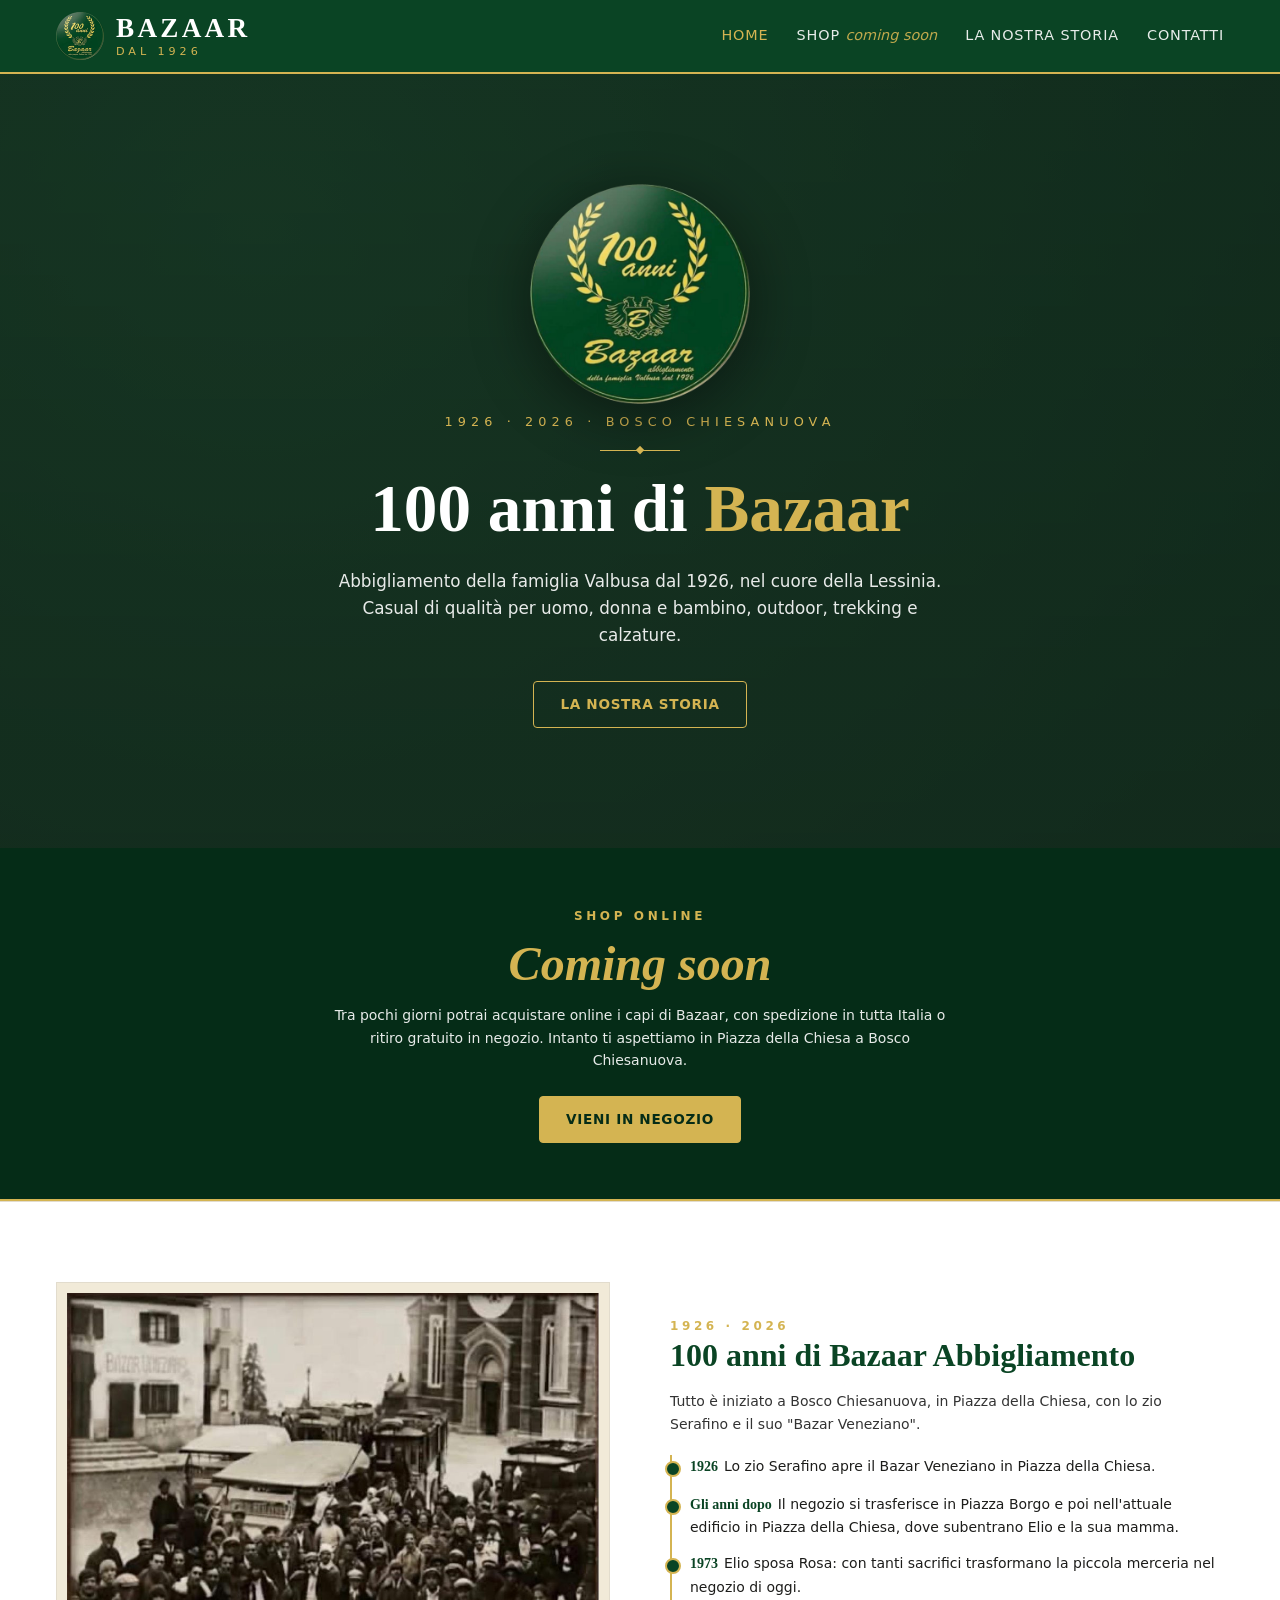
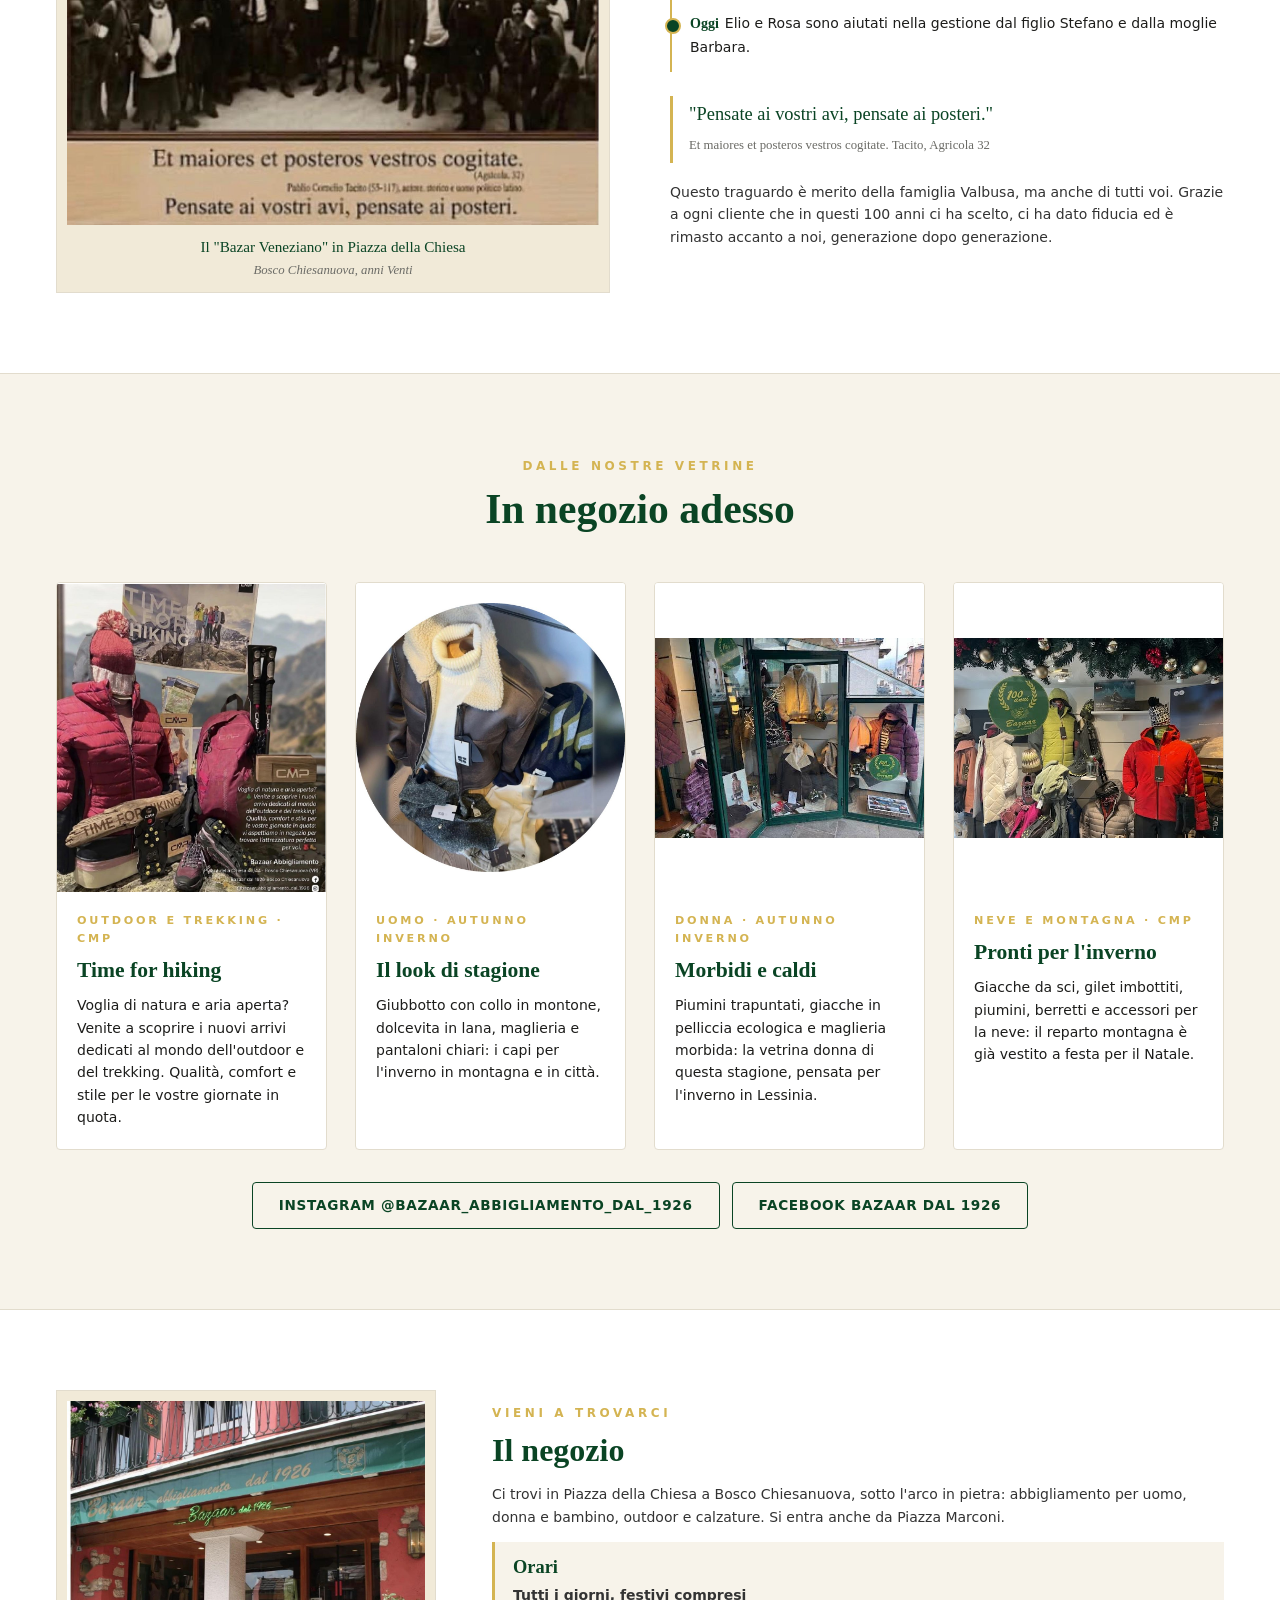
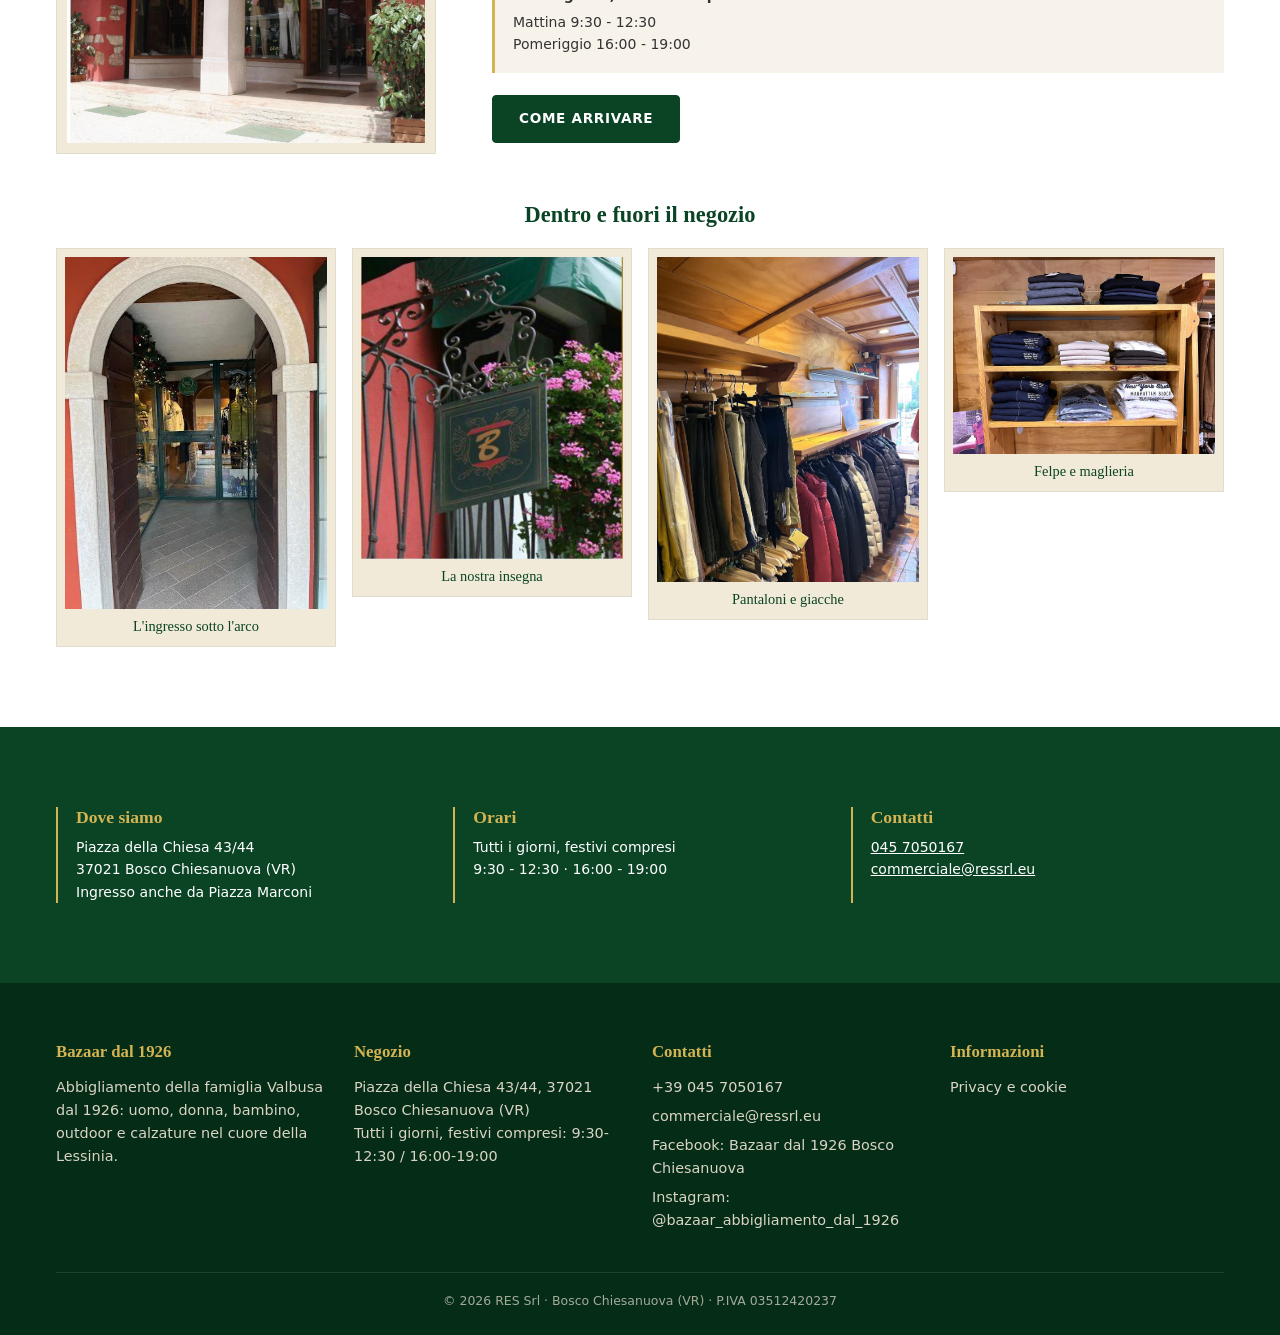
==== index.html @ f78bb660 "Sito Bazaar dal 1926: storia, vetrine, negozio, contatti, privacy (shop coming soon)" ====
<!doctype html><html><head><meta charset=utf8><meta name=viewport content="width=device-width,initial-scale=1,viewport-fit=cover"><style>:root{color-scheme:light;box-sizing:border-box;padding-top:env(safe-area-inset-top,0px);padding-bottom:env(safe-area-inset-bottom,0px)}html{scroll-padding-top:env(safe-area-inset-top,0px)}body{margin:0;padding:0;font:14px -apple-system,BlinkMacSystemFont,sans-serif;background:#fff;color:#000}img{max-width:100%}[hidden]:not([hidden=until-found i]){display:none!important}</style></head><body>
<title>Bazaar dal 1926</title>
  <meta name="description" content="Bazaar dal 1926, della famiglia Valbusa: negozio storico di abbigliamento uomo, donna, bambino, outdoor e calzature in Piazza della Chiesa a Bosco Chiesanuova, nel cuore della Lessinia. Acquista online.">
  <meta http-equiv="Content-Security-Policy" content="default-src 'self'; script-src 'self' 'unsafe-inline'; style-src 'self' 'unsafe-inline'; font-src 'self'; img-src 'self' data:; connect-src 'self'; form-action 'self'; base-uri 'self'; object-src 'none'">
  <meta name="referrer" content="strict-origin-when-cross-origin">
  <link rel="stylesheet" href="assets/css/style.css">

  <div id="site-header"></div>
  <script>document.body.dataset.page="home";</script>

  <section class="hero">
    <div class="wrap">
      <img class="badge-100" src="assets/img/logo-100-anni.png" alt="100 anni Bazaar abbigliamento della famiglia Valbusa dal 1926" width="220" height="220">
      <div class="since">1926 · 2026 · Bosco Chiesanuova</div>
      <div class="ornament"></div>
      <h1>100 anni di <em>Bazaar</em></h1>
      <p>Abbigliamento della famiglia Valbusa dal 1926, nel cuore della Lessinia. Casual di qualità per uomo, donna e bambino, outdoor, trekking e calzature.<span data-sez="acquisti"> Oggi anche online.</span></p>
      <div class="actions">
        <a href="shop.html" class="btn" data-sez="shop">Scopri lo shop</a>
        <a href="#storia" class="btn ghost">La nostra storia</a>
      </div>
    </div>
  </section>

  <section class="presto" id="presto">
    <div class="wrap">
      <span class="kicker">Shop online</span>
      <h2>Coming soon</h2>
      <p>Tra pochi giorni potrai acquistare online i capi di Bazaar, con spedizione in tutta Italia o ritiro gratuito in negozio. Intanto ti aspettiamo in Piazza della Chiesa a Bosco Chiesanuova.</p>
      <a href="#negozio" class="btn">Vieni in negozio</a>
    </div>
  </section>

  <section data-sez="shop">
    <div class="wrap">
      <div class="section-title"><span class="kicker">Le collezioni</span><h2>Cosa trovi da Bazaar</h2></div>
      <div class="grid cols-3">
        <a class="cat-card" href="shop.html?cat=Uomo"><span class="num">01</span><h3>Uomo</h3><p>Maglieria, camicie e pantaloni casual di qualità.</p></a>
        <a class="cat-card" href="shop.html?cat=Donna"><span class="num">02</span><h3>Donna</h3><p>Capi casual per ogni stagione, dalla città alla montagna.</p></a>
        <a class="cat-card" href="shop.html?cat=Bambino"><span class="num">03</span><h3>Bambino</h3><p>Un reparto dedicato ai più piccoli.</p></a>
        <a class="cat-card" href="shop.html?cat=Outdoor"><span class="num">04</span><h3>Outdoor</h3><p>Abbigliamento tecnico per vivere la Lessinia in ogni stagione.</p></a>
        <a class="cat-card" href="shop.html?cat=Calzature"><span class="num">05</span><h3>Calzature</h3><p>Scarpe e scarponi per il tempo libero e l'escursione.</p></a>
        <a class="cat-card" href="shop.html"><span class="num">06</span><h3>Tutto lo shop</h3><p>Disponibilità aggiornata in tempo reale con il negozio.</p></a>
      </div>
    </div>
  </section>

  <section class="story" id="storia" data-sez="storia">
    <div class="wrap">
      <div class="photo">
        <figure>
          <img src="assets/img/bazar-veneziano-storico.jpg" alt="Piazza della Chiesa a Bosco Chiesanuova negli anni Venti, con l'insegna Bazar Veneziano" loading="lazy">
          <figcaption>Il "Bazar Veneziano" in Piazza della Chiesa<em>Bosco Chiesanuova, anni Venti</em></figcaption>
        </figure>
      </div>
      <div>
        <span class="kicker" style="color:var(--oro);letter-spacing:.3em;font-size:.75rem;font-weight:600;text-transform:uppercase">1926 · 2026</span>
        <h2>100 anni di Bazaar Abbigliamento</h2>
        <p>Tutto è iniziato a Bosco Chiesanuova, in Piazza della Chiesa, con lo zio Serafino e il suo "Bazar Veneziano".</p>
        <ul class="timeline">
          <li><b>1926</b>Lo zio Serafino apre il Bazar Veneziano in Piazza della Chiesa.</li>
          <li><b>Gli anni dopo</b>Il negozio si trasferisce in Piazza Borgo e poi nell'attuale edificio in Piazza della Chiesa, dove subentrano Elio e la sua mamma.</li>
          <li><b>1973</b>Elio sposa Rosa: con tanti sacrifici trasformano la piccola merceria nel negozio di oggi.</li>
          <li><b>Oggi</b>Elio e Rosa sono aiutati nella gestione dal figlio Stefano e dalla moglie Barbara.</li>
        </ul>
        <blockquote>"Pensate ai vostri avi, pensate ai posteri."<br><small style="font-size:.8rem;color:var(--grigio)">Et maiores et posteros vestros cogitate. Tacito, Agricola 32</small></blockquote>
        <p>Questo traguardo è merito della famiglia Valbusa, ma anche di tutti voi. Grazie a ogni cliente che in questi 100 anni ci ha scelto, ci ha dato fiducia ed è rimasto accanto a noi, generazione dopo generazione.</p>
        <a href="shop.html" class="btn dark" data-sez="shop">Visita lo shop online</a>
      </div>
    </div>
  </section>

  <section data-sez="vetrine">
    <div class="wrap">
      <div class="section-title"><span class="kicker">Dalle nostre vetrine</span><h2>In negozio adesso</h2></div>
      <div class="vetrine">
        <article class="vetrina">
          <img src="assets/img/vetrina-cmp-outdoor.jpg" alt="Vetrina CMP Time for Hiking: piumino, zaino, bastoncini e scarpe da trekking" loading="lazy">
          <div class="body">
            <span class="kicker">Outdoor e trekking · CMP</span>
            <h3>Time for hiking</h3>
            <p>Voglia di natura e aria aperta? Venite a scoprire i nuovi arrivi dedicati al mondo dell'outdoor e del trekking. Qualità, comfort e stile per le vostre giornate in quota.</p>
            <a href="shop.html?cat=Outdoor" class="btn dark" data-sez="shop">Vedi l'outdoor</a>
          </div>
        </article>
        <article class="vetrina">
          <img src="assets/img/look-uomo-inverno.jpg" alt="Look uomo inverno: giubbotto con collo in montone, dolcevita, maglioni e pantaloni chiari" loading="lazy">
          <div class="body">
            <span class="kicker">Uomo · Autunno inverno</span>
            <h3>Il look di stagione</h3>
            <p>Giubbotto con collo in montone, dolcevita in lana, maglieria e pantaloni chiari: i capi per l'inverno in montagna e in città.</p>
            <a href="shop.html?cat=Uomo" class="btn dark" data-sez="shop">Vedi la collezione uomo</a>
          </div>
        </article>
        <article class="vetrina oriz">
          <img src="assets/img/vetrina-donna-inverno.jpg" alt="Vetrina donna: piumini, giacca in pelliccia ecologica, maglioni morbidi e accessori invernali" loading="lazy">
          <div class="body">
            <span class="kicker">Donna · Autunno inverno</span>
            <h3>Morbidi e caldi</h3>
            <p>Piumini trapuntati, giacche in pelliccia ecologica e maglieria morbida: la vetrina donna di questa stagione, pensata per l'inverno in Lessinia.</p>
            <a href="shop.html?cat=Donna" class="btn dark" data-sez="shop">Vedi la collezione donna</a>
          </div>
        </article>
        <article class="vetrina oriz">
          <img src="assets/img/negozio-natale-cmp.jpg" alt="Interno del negozio addobbato per Natale: giacche e piumini CMP, berretti e accessori da neve" loading="lazy">
          <div class="body">
            <span class="kicker">Neve e montagna · CMP</span>
            <h3>Pronti per l'inverno</h3>
            <p>Giacche da sci, gilet imbottiti, piumini, berretti e accessori per la neve: il reparto montagna è già vestito a festa per il Natale.</p>
            <a href="shop.html?cat=Outdoor" class="btn dark" data-sez="shop">Vedi l'outdoor</a>
          </div>
        </article>
      </div>
      <div class="social-row">
        <a class="btn ghost" style="color:var(--verde);border-color:var(--verde)" href="https://www.instagram.com/bazaar_abbigliamento_dal_1926/" target="_blank" rel="noopener noreferrer">Instagram @bazaar_abbigliamento_dal_1926</a>
        <a class="btn ghost" style="color:var(--verde);border-color:var(--verde)" href="https://www.facebook.com/BAZAAR1926/" target="_blank" rel="noopener noreferrer">Facebook Bazaar dal 1926</a>
      </div>
    </div>
  </section>

  <section class="negozio" id="negozio" data-sez="negozio">
    <div class="wrap">
      <figure class="foto-ingresso facciata">
        <img src="assets/img/facciata-negozio.jpg" alt="La facciata del negozio Bazaar abbigliamento dal 1926 in Piazza della Chiesa, con la tenda verde e l'insegna luminosa" loading="lazy">
      </figure>
      <div>
        <span class="kicker">Vieni a trovarci</span>
        <h2>Il negozio</h2>
        <p>Ci trovi in Piazza della Chiesa a Bosco Chiesanuova, sotto l'arco in pietra: abbigliamento per uomo, donna e bambino, outdoor e calzature. Si entra anche da Piazza Marconi.</p>
        <div class="orari-box">
          <h3>Orari</h3>
          <p><b>Tutti i giorni, festivi compresi</b></p>
          <p>Mattina 9:30 - 12:30<br>Pomeriggio 16:00 - 19:00</p>
        </div>
        <a class="btn dark" href="https://www.google.com/maps/search/?api=1&query=Piazza+della+Chiesa+43+Bosco+Chiesanuova" target="_blank" rel="noopener noreferrer">Come arrivare</a>
      </div>
    </div>
    <div class="wrap galleria-wrap">
      <h3 class="galleria-titolo">Dentro e fuori il negozio</h3>
      <div class="galleria">
        <figure><img src="assets/img/ingresso-negozio.jpg" alt="L'ingresso del negozio sotto l'arco in pietra, addobbato per Natale" loading="lazy"><figcaption>L'ingresso sotto l'arco</figcaption></figure>
        <figure><img src="assets/img/insegna-cervo.jpg" alt="L'insegna in ferro battuto con il cervo e la B di Bazaar, tra i gerani" loading="lazy"><figcaption>La nostra insegna</figcaption></figure>
        <figure><img src="assets/img/reparto-pantaloni-giacche.jpg" alt="Il reparto con pantaloni in velluto e giacche invernali, arredato in legno" loading="lazy"><figcaption>Pantaloni e giacche</figcaption></figure>
        <figure><img src="assets/img/scaffale-maglieria.jpg" alt="Scaffale in legno con felpe e maglieria piegate" loading="lazy"><figcaption>Felpe e maglieria</figcaption></figure>
      </div>
    </div>
  </section>

  <section class="info-band">
    <div class="wrap grid cols-3">
      <div><h3>Dove siamo</h3><p>Piazza della Chiesa 43/44<br>37021 Bosco Chiesanuova (VR)<br>Ingresso anche da Piazza Marconi</p></div>
      <div><h3>Orari</h3><p>Tutti i giorni, festivi compresi<br>9:30 - 12:30 · 16:00 - 19:00</p></div>
      <div><h3>Contatti</h3><p><a href="tel:+390457050167">045 7050167</a><br><a href="mailto:commerciale@ressrl.eu">commerciale@ressrl.eu</a></p></div>
    </div>
  </section>

  <section data-sez="shop">
    <div class="wrap">
      <div class="section-title"><span class="kicker">In evidenza</span><h2>Novità in negozio</h2></div>
      <div class="grid cols-4" id="featured"></div>
      <p style="text-align:center;margin-top:32px"><a href="shop.html" class="btn dark" data-sez="shop">Vedi tutti i prodotti</a></p>
    </div>
  </section>

  <div id="site-footer"></div>
  <script src="assets/js/app.js"></script>
  <script>
    loadInventory().then((all) => {
      const list = all.filter((p) => p.novita && totalStock(p) > 0).slice(0, 4);
      const el = document.getElementById("featured");
      el.innerHTML = list.map(productCard).join("");
      bindProductCards(el, all);
    });
  </script>

</body></html>
---- assets/css/style.css ----
:root {
  --verde: #0a4424;
  --verde-scuro: #052c17;
  --verde-chiaro: #1c5e37;
  --oro: #d4b452;
  --oro-chiaro: #e8d27a;
  --crema: #f7f3ea;
  --testo: #1d1d1b;
  --grigio: #6b6b66;
  --bordo: #e2dccd;
  --radius: 4px;
  --max: 1200px;
}

* { box-sizing: border-box; margin: 0; padding: 0; }
html { scroll-behavior: smooth; }
body {
  font-family: "Inter", system-ui, sans-serif;
  color: var(--testo);
  background: var(--crema);
  line-height: 1.6;
}
img { max-width: 100%; display: block; }
a { color: inherit; }
h1, h2, h3, .serif { font-family: "Playfair Display", Georgia, serif; font-weight: 600; line-height: 1.2; }

.wrap { max-width: var(--max); margin: 0 auto; padding: 0 16px; }

/* Topbar */
.topbar { background: var(--verde-scuro); color: var(--oro-chiaro); font-size: .8rem; text-align: center; padding: 6px 16px; letter-spacing: .04em; }

/* Header */
header.site {
  background: var(--verde); color: #fff; position: sticky; top: 0; z-index: 50;
  border-bottom: 2px solid var(--oro);
}
header.site .wrap { display: flex; align-items: center; justify-content: space-between; gap: 16px; height: 72px; }
.logo { text-decoration: none; display: flex; align-items: center; gap: 12px; line-height: 1; }
.logo img { width: 48px; height: 48px; }
.logo span { display: flex; flex-direction: column; }
.logo b { font-family: "Playfair Display", serif; font-size: 1.7rem; letter-spacing: .12em; color: #fff; }
.logo small { color: var(--oro); font-size: .7rem; letter-spacing: .35em; text-transform: uppercase; margin-top: 4px; }
nav.main { display: flex; gap: 28px; }
nav.main a { text-decoration: none; font-size: .9rem; letter-spacing: .06em; text-transform: uppercase; opacity: .9; }
nav.main a:hover, nav.main a.active { color: var(--oro); opacity: 1; }
.cart-btn {
  background: transparent; border: 1px solid var(--oro); color: var(--oro); border-radius: var(--radius);
  padding: 8px 14px; cursor: pointer; font: inherit; font-size: .85rem; text-decoration: none; white-space: nowrap;
}
.cart-btn:hover { background: var(--oro); color: var(--verde); }
.cart-count { display: inline-block; min-width: 1.4em; text-align: center; background: var(--oro); color: var(--verde); border-radius: 99px; margin-left: 6px; font-weight: 600; font-size: .75rem; padding: 0 5px; }
.menu-toggle { display: none; background: none; border: 0; color: #fff; font-size: 1.6rem; cursor: pointer; }

@media (max-width: 800px) {
  nav.main { display: none; position: absolute; top: 72px; left: 0; right: 0; background: var(--verde); flex-direction: column; gap: 0; border-bottom: 2px solid var(--oro); }
  nav.main.open { display: flex; }
  nav.main a { padding: 14px 16px; border-top: 1px solid var(--verde-chiaro); }
  .menu-toggle { display: block; }
}

/* Buttons */
.btn {
  display: inline-block; background: var(--oro); color: var(--verde-scuro); border: 1px solid var(--oro);
  padding: 12px 26px; border-radius: var(--radius); text-decoration: none; font-weight: 600; letter-spacing: .05em;
  text-transform: uppercase; font-size: .85rem; cursor: pointer; font-family: inherit;
}
.btn:hover { background: var(--oro-chiaro); }
.btn.ghost { background: transparent; color: var(--oro); }
.btn.ghost:hover { background: var(--oro); color: var(--verde-scuro); }
.btn.dark { background: var(--verde); border-color: var(--verde); color: #fff; }
.btn.dark:hover { background: var(--verde-chiaro); }
.btn:disabled { opacity: .5; cursor: not-allowed; }

/* Hero */
.hero {
  background:
    linear-gradient(rgba(20,42,29,.78), rgba(20,42,29,.88)),
    radial-gradient(circle at 20% 20%, var(--verde-chiaro), var(--verde-scuro));
  color: #fff; text-align: center; padding: 110px 0 120px; position: relative;
}
.hero .since { color: var(--oro); letter-spacing: .4em; text-transform: uppercase; font-size: .8rem; }
.hero h1 { font-size: clamp(2.4rem, 6vw, 4.2rem); margin: 18px 0; }
.hero h1 em { color: var(--oro); font-style: normal; }
.hero p { max-width: 620px; margin: 0 auto 32px; opacity: .9; font-size: 1.05rem; }
.hero .actions { display: flex; gap: 14px; justify-content: center; flex-wrap: wrap; }
.ornament { width: 80px; height: 1px; background: var(--oro); margin: 18px auto; position: relative; }
.ornament::after { content: "◆"; color: var(--oro); position: absolute; left: 50%; top: 50%; transform: translate(-50%,-55%); font-size: .7rem; background: transparent; }

/* Sections */
section { padding: 80px 0; }
.section-title { text-align: center; margin-bottom: 48px; }
.section-title .kicker { color: var(--oro); text-transform: uppercase; letter-spacing: .3em; font-size: .75rem; font-weight: 600; }
.section-title h2 { font-size: clamp(1.8rem, 4vw, 2.6rem); color: var(--verde); margin-top: 8px; }

.grid { display: grid; gap: 24px; }
.grid.cols-3 { grid-template-columns: repeat(auto-fit, minmax(260px, 1fr)); }
.grid.cols-4 { grid-template-columns: repeat(auto-fill, minmax(230px, 1fr)); }

.cat-card {
  background: var(--verde); color: #fff; padding: 40px 28px; border-radius: var(--radius); text-decoration: none;
  border: 1px solid var(--verde); transition: .2s; display: block;
}
.cat-card:hover { border-color: var(--oro); transform: translateY(-3px); }
.cat-card .num { color: var(--oro); font-family: "Playfair Display", serif; font-size: 1.4rem; }
.cat-card h3 { font-size: 1.5rem; margin: 10px 0; }
.cat-card p { opacity: .8; font-size: .92rem; }

.story { background: #fff; border-top: 1px solid var(--bordo); border-bottom: 1px solid var(--bordo); }
.story .wrap { display: grid; grid-template-columns: 1fr 1fr; gap: 60px; align-items: center; }
.story .year { font-family: "Playfair Display", serif; font-size: clamp(5rem, 14vw, 9rem); color: var(--oro); line-height: 1; }
.story h2 { color: var(--verde); font-size: 2rem; margin-bottom: 16px; }
.story p { margin-bottom: 14px; color: #333; }
@media (max-width: 800px) { .story .wrap { grid-template-columns: 1fr; gap: 20px; } }

.info-band { background: var(--verde); color: #fff; }
.info-band .grid > div { border-left: 2px solid var(--oro); padding-left: 18px; }
.info-band h3 { color: var(--oro); font-size: 1.1rem; margin-bottom: 8px; }
.info-band a { color: #fff; }

/* Products */
.toolbar { display: flex; flex-wrap: wrap; gap: 12px; justify-content: space-between; align-items: center; margin-bottom: 28px; }
.filters { display: flex; flex-wrap: wrap; gap: 8px; }
.chip { border: 1px solid var(--verde); background: transparent; color: var(--verde); padding: 7px 16px; border-radius: 99px; cursor: pointer; font: inherit; font-size: .85rem; }
.chip.active, .chip:hover { background: var(--verde); color: var(--oro); }
.search { padding: 9px 14px; border: 1px solid var(--bordo); border-radius: var(--radius); font: inherit; min-width: 220px; background: #fff; }

.product { background: #fff; border: 1px solid var(--bordo); border-radius: var(--radius); overflow: hidden; display: flex; flex-direction: column; }
.product .img {
  aspect-ratio: 4/5; background: linear-gradient(135deg, var(--verde), var(--verde-chiaro)); display: flex; align-items: center; justify-content: center;
  color: var(--oro); font-family: "Playfair Display", serif; font-size: 1.1rem; text-align: center; padding: 16px; position: relative;
}
.product .img img { position: absolute; inset: 0; width: 100%; height: 100%; object-fit: cover; }
.product .body { padding: 16px; display: flex; flex-direction: column; gap: 6px; flex: 1; }
.product .brand { font-size: .72rem; text-transform: uppercase; letter-spacing: .15em; color: var(--grigio); }
.product h3 { font-size: 1.05rem; color: var(--verde); }
.product .price { font-weight: 600; color: var(--verde); font-size: 1.1rem; }
.product .price s { color: var(--grigio); font-weight: 400; font-size: .9rem; margin-left: 6px; }
.product select { padding: 7px; border: 1px solid var(--bordo); border-radius: var(--radius); font: inherit; background: #fff; }
.product .stock { font-size: .78rem; }
.stock.ok { color: #2e7d32; } .stock.low { color: #b26a00; } .stock.out { color: #b3261e; }
.product .btn { margin-top: auto; width: 100%; text-align: center; }
.badge { position: absolute; top: 10px; left: 10px; background: var(--oro); color: var(--verde-scuro); font-size: .7rem; font-weight: 700; padding: 3px 8px; border-radius: 2px; letter-spacing: .08em; z-index: 1; }

/* Cart */
.cart-layout { display: grid; grid-template-columns: 2fr 1fr; gap: 32px; align-items: start; }
@media (max-width: 800px) { .cart-layout { grid-template-columns: 1fr; } }
.cart-item { display: grid; grid-template-columns: 72px 1fr auto; gap: 14px; padding: 16px 0; border-bottom: 1px solid var(--bordo); align-items: center; }
.cart-item .thumb { width: 72px; height: 90px; background: var(--verde); border-radius: var(--radius); }
.qty { display: inline-flex; border: 1px solid var(--bordo); border-radius: var(--radius); }
.qty button { background: none; border: 0; width: 30px; cursor: pointer; font-size: 1rem; }
.qty span { min-width: 30px; text-align: center; line-height: 30px; }
.link-btn { background: none; border: 0; color: var(--grigio); text-decoration: underline; cursor: pointer; font: inherit; font-size: .8rem; }
.summary { background: #fff; border: 1px solid var(--bordo); border-top: 3px solid var(--oro); padding: 24px; border-radius: var(--radius); }
.summary h3 { color: var(--verde); margin-bottom: 16px; }
.summary .row { display: flex; justify-content: space-between; padding: 6px 0; }
.summary .total { border-top: 1px solid var(--bordo); margin-top: 8px; padding-top: 12px; font-weight: 700; font-size: 1.15rem; color: var(--verde); }
.summary .btn { width: 100%; margin-top: 16px; text-align: center; }
.note { font-size: .8rem; color: var(--grigio); margin-top: 10px; }

form.checkout { display: grid; gap: 12px; }
form.checkout .two { display: grid; grid-template-columns: 1fr 1fr; gap: 12px; }
form.checkout label { font-size: .8rem; color: var(--grigio); display: grid; gap: 4px; }
form.checkout input, form.checkout select, form.checkout textarea { padding: 10px; border: 1px solid var(--bordo); border-radius: var(--radius); font: inherit; background: #fff; }
.panel { background: #fff; border: 1px solid var(--bordo); padding: 24px; border-radius: var(--radius); }
.panel h3 { color: var(--verde); margin-bottom: 14px; }
.alert { padding: 14px 16px; border-radius: var(--radius); border-left: 4px solid var(--oro); background: #fff8e6; margin-bottom: 20px; font-size: .9rem; }

/* Footer */
footer.site { background: var(--verde-scuro); color: #d9d4c4; padding: 56px 0 24px; font-size: .9rem; }
footer.site .grid { grid-template-columns: repeat(auto-fit, minmax(200px, 1fr)); }
footer.site h4 { color: var(--oro); font-family: "Playfair Display", serif; font-size: 1.05rem; margin-bottom: 10px; }
footer.site a { color: #d9d4c4; text-decoration: none; }
footer.site a:hover { color: var(--oro); }
footer.site ul { list-style: none; display: grid; gap: 6px; }
footer.site .legal { border-top: 1px solid #2a4a35; margin-top: 40px; padding-top: 18px; font-size: .78rem; text-align: center; opacity: .75; }

.toast { position: fixed; bottom: 20px; left: 50%; transform: translateX(-50%) translateY(120px); background: var(--verde); color: #fff; border: 1px solid var(--oro); padding: 12px 20px; border-radius: var(--radius); transition: .3s; z-index: 100; }
.toast.show { transform: translateX(-50%) translateY(0); }
.empty { text-align: center; padding: 60px 0; color: var(--grigio); }

/* Logo centenario nell'hero */
.hero .badge-100 { width: min(220px, 55vw); margin: 0 auto 8px; filter: drop-shadow(0 10px 30px rgba(0,0,0,.45)); }

/* Storia con foto d'epoca */
.story .photo figure { background: #f1ead8; padding: 10px; border: 1px solid var(--bordo); }
.story .photo figcaption { font-family: "Playfair Display", serif; font-size: .95rem; color: var(--verde); padding: 10px 4px 2px; text-align: center; }
.story .photo figcaption em { display: block; color: var(--grigio); font-size: .8rem; }
.story blockquote { border-left: 3px solid var(--oro); padding: 4px 0 4px 16px; margin: 18px 0; font-family: "Playfair Display", serif; font-size: 1.15rem; color: var(--verde); }
.timeline { list-style: none; display: grid; gap: 0; margin: 20px 0 24px; border-left: 2px solid var(--oro); }
.timeline li { padding: 0 0 14px 18px; position: relative; }
.timeline li::before { content: ""; position: absolute; left: -7px; top: 6px; width: 12px; height: 12px; border-radius: 50%; background: var(--verde); border: 2px solid var(--oro); }
.timeline b { font-family: "Playfair Display", serif; color: var(--verde); margin-right: 6px; }

/* Vetrine dai social */
.vetrine { display: grid; grid-template-columns: repeat(auto-fit, minmax(280px, 1fr)); gap: 28px; }
.vetrina { background: #fff; border: 1px solid var(--bordo); border-radius: var(--radius); overflow: hidden; display: flex; flex-direction: column; }
.vetrina img { width: 100%; aspect-ratio: 1170/1344; object-fit: contain; background: #fff; }
.vetrina .body { padding: 20px; display: grid; gap: 10px; }
.vetrina .kicker { color: var(--oro); text-transform: uppercase; letter-spacing: .25em; font-size: .7rem; font-weight: 700; }
.vetrina h3 { color: var(--verde); font-size: 1.35rem; }
.social-row { display: flex; flex-wrap: wrap; gap: 12px; justify-content: center; margin-top: 32px; }

/* Sito in preparazione */
.topbar.stato-sito { background: var(--oro); color: var(--verde-scuro); font-weight: 600; }
.topbar.stato-sito a { color: var(--verde-scuro); }
body.attesa > *:not(#offline-splash) { visibility: hidden; }
body.offline > *:not(#offline-splash):not(script) { display: none !important; }
#offline-splash { min-height: 100vh; display: grid; place-items: center; background: var(--verde); color: #fff; text-align: center; padding: 40px max(16px, env(safe-area-inset-left, 0px)); }
#offline-splash .splash-box { max-width: 560px; display: grid; gap: 14px; justify-items: center; }
#offline-splash h1 { font-size: clamp(2rem, 6vw, 3rem); color: #fff; }
#offline-splash .quando { color: var(--oro); font-family: "Playfair Display", serif; font-size: 1.3rem; }
#offline-splash a { color: var(--oro-chiaro); }
.solo-gestori { display: none; } body.gestore .solo-gestori { display: list-item; }
body.off-storia [data-sez="storia"], body.off-vetrine [data-sez="vetrine"], body.off-shop [data-sez="shop"],
body.off-contatti [data-sez="contatti"], body.off-acquisti [data-sez="acquisti"], body.off-negozio [data-sez="negozio"] { display: none !important; }
body.off-acquisti .product .add { display: none !important; }

/* Taglie nello shop: tutte visibili */
.taglie-shop { display: flex; flex-wrap: wrap; gap: 6px; }
.tg { min-width: 40px; padding: 6px 8px; border: 1px solid var(--verde); background: #fff; color: var(--verde); border-radius: var(--radius); font: inherit; font-size: .82rem; font-weight: 600; cursor: pointer; }
.tg[aria-checked="true"] { background: var(--verde); color: var(--oro); }
.tg:hover:not([disabled]) { border-color: var(--oro); }
.tg:focus-visible { outline: 2px solid var(--oro); outline-offset: 2px; }
.tg.esaurita { border-color: var(--bordo); color: #b5b2a8; text-decoration: line-through; cursor: not-allowed; background: #f6f4ee; }
.tg-info { font-size: .78rem; color: var(--grigio); min-height: 1.2em; }

/* Vetrine con foto orizzontali */
.vetrina.oriz img { aspect-ratio: 1170/1344; object-fit: contain; background: #fff; }
.vetrine { grid-template-columns: repeat(auto-fit, minmax(240px, 1fr)); }

/* Il negozio: ingresso e orari */
.negozio { background: #fff; border-top: 1px solid var(--bordo); }
.negozio .wrap { display: grid; grid-template-columns: minmax(240px, 380px) 1fr; gap: 56px; align-items: center; }
.negozio .kicker { color: var(--oro); text-transform: uppercase; letter-spacing: .3em; font-size: .75rem; font-weight: 600; }
.negozio h2 { color: var(--verde); font-size: 2rem; margin: 8px 0 14px; }
.negozio p { color: #333; margin-bottom: 14px; }
.foto-ingresso { background: #f1ead8; padding: 10px; border: 1px solid var(--bordo); }
.foto-ingresso img { width: 100%; aspect-ratio: 382/512; object-fit: cover; }
.foto-ingresso figcaption { font-family: "Playfair Display", serif; color: var(--verde); text-align: center; padding: 8px 4px 2px; }
.orari-box { border-left: 3px solid var(--oro); background: var(--crema); padding: 14px 18px; margin: 6px 0 22px; }
.orari-box h3 { color: var(--verde); font-size: 1.15rem; margin-bottom: 6px; }
.orari-box p { margin: 0 0 4px; }
.contatti-foto { max-width: 340px; margin-top: 32px; }
@media (max-width: 800px) { .negozio .wrap { grid-template-columns: 1fr; gap: 24px; } .foto-ingresso { max-width: 380px; } }

/* Shop online: coming soon (visibile ai clienti solo quando lo shop e' spento) */
.presto, .presto-menu { display: none; }
body.off-shop .presto { display: block; }
body.off-shop .presto-menu { display: inline; }
.presto { background: var(--verde-scuro); color: #fff; text-align: center; padding: 56px 0; border-bottom: 2px solid var(--oro); }
.presto .kicker { color: var(--oro); text-transform: uppercase; letter-spacing: .3em; font-size: .75rem; font-weight: 600; }
.presto h2 { font-size: clamp(2rem, 5vw, 3rem); color: var(--oro); margin: 8px 0 12px; font-style: italic; }
.presto p { max-width: 620px; margin: 0 auto 24px; opacity: .9; }
.presto-menu em { color: var(--oro); font-style: italic; text-transform: none; letter-spacing: 0; }

/* Il negozio: facciata e galleria (foto intere, senza tagli) */
.foto-ingresso.facciata img { aspect-ratio: auto; object-fit: contain; height: auto; }
.negozio .galleria-wrap { display: block; margin-top: 48px; }
.galleria-titolo { color: var(--verde); font-size: 1.4rem; text-align: center; margin-bottom: 20px; }
.galleria { columns: 4 220px; column-gap: 16px; }
.galleria figure { break-inside: avoid; margin: 0 0 16px; background: #f1ead8; padding: 8px; border: 1px solid var(--bordo); }
.galleria img { width: 100%; height: auto; }
.galleria figcaption { font-family: "Playfair Display", serif; color: var(--verde); text-align: center; padding: 6px 2px 0; font-size: .9rem; }

/* Pagine legali */
.testo-legale h2 { color: var(--verde); margin: 8px 0 10px; }
.testo-legale h3 { color: var(--verde); font-size: 1.2rem; margin: 26px 0 8px; }
.testo-legale p { margin-bottom: 12px; }
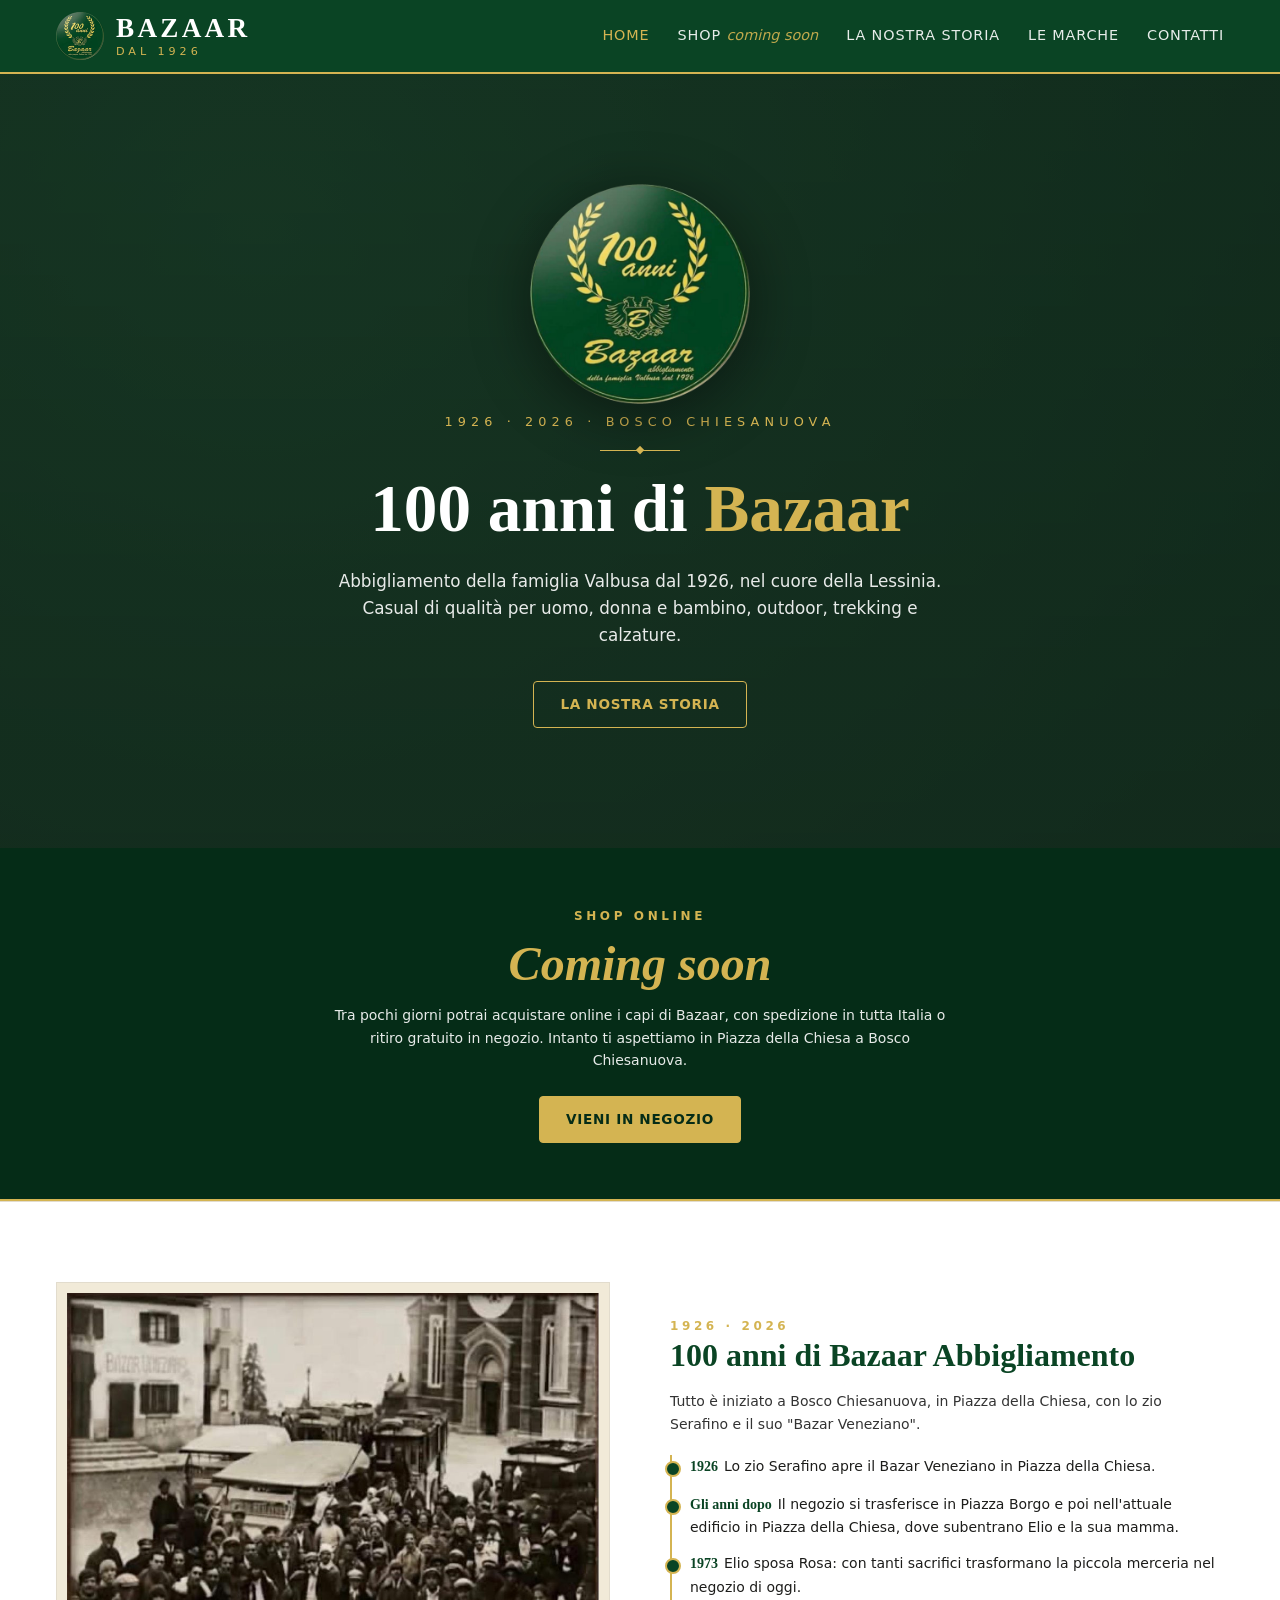
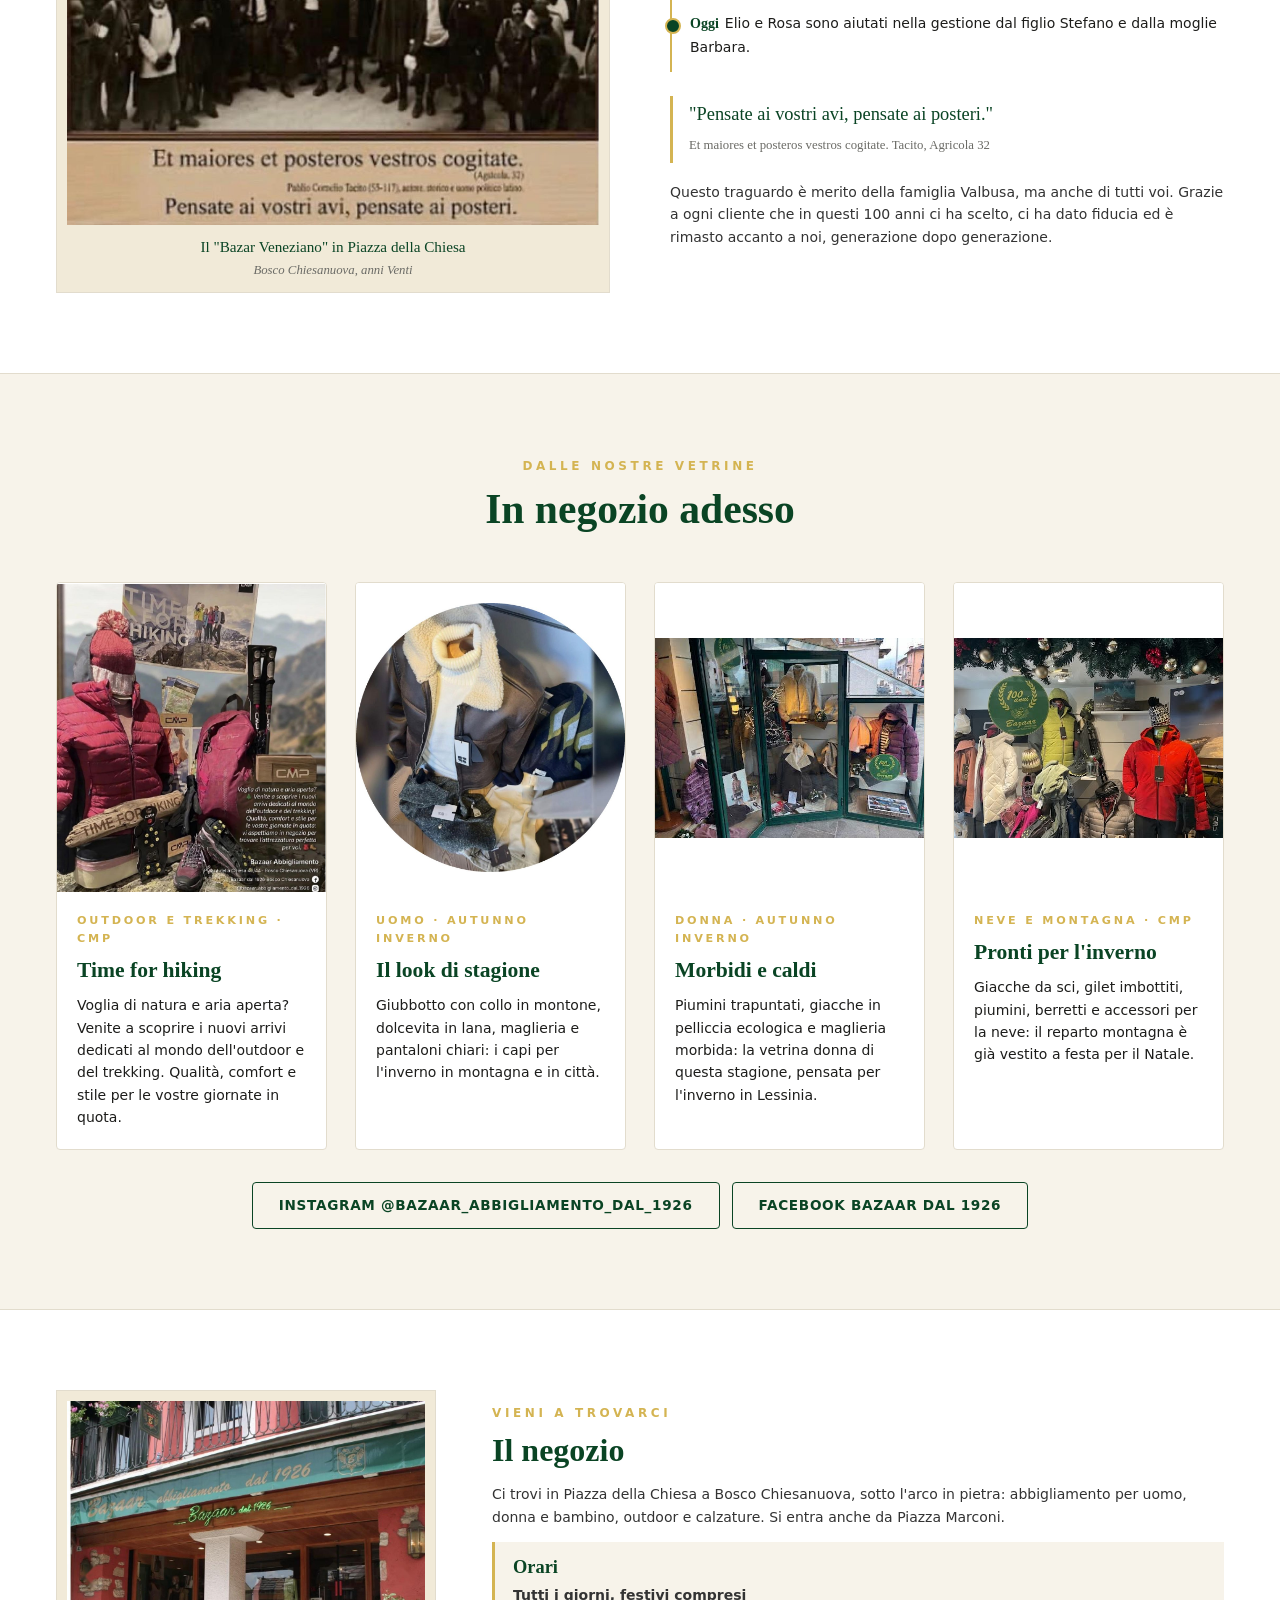
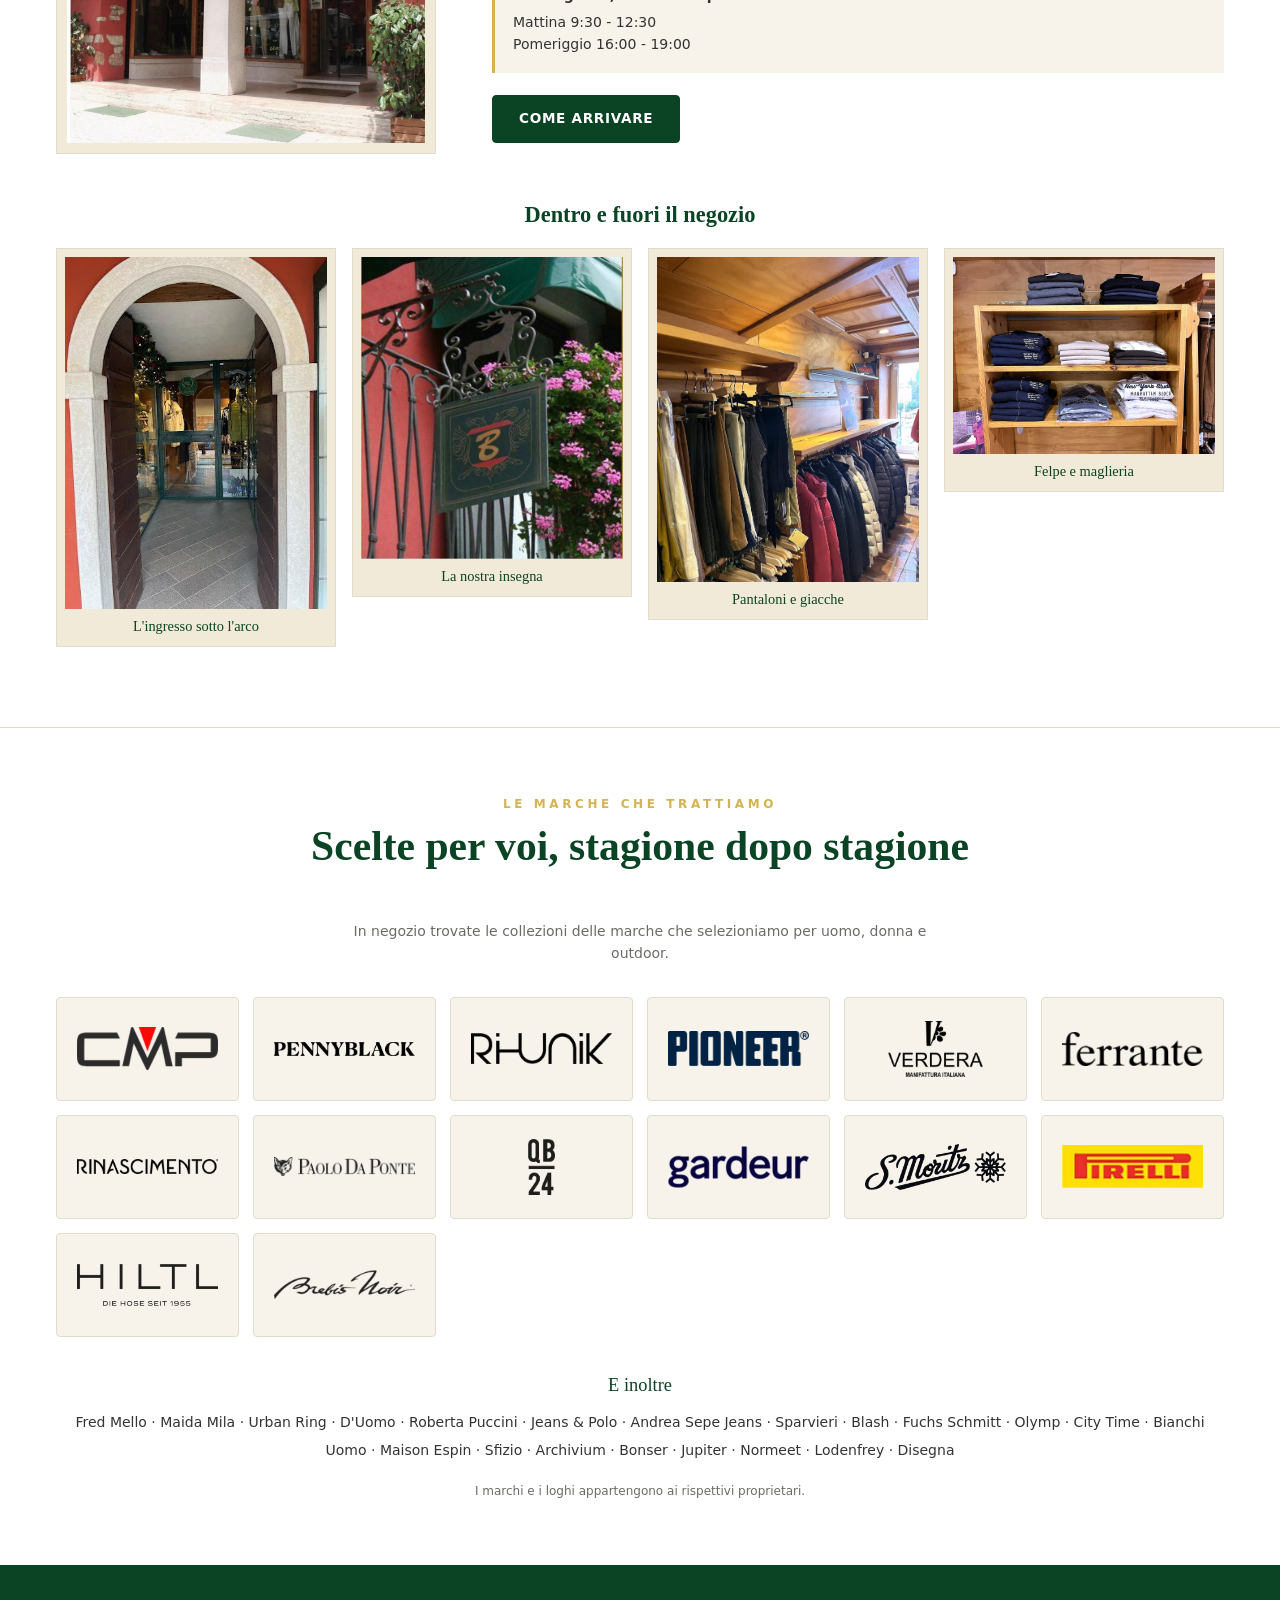
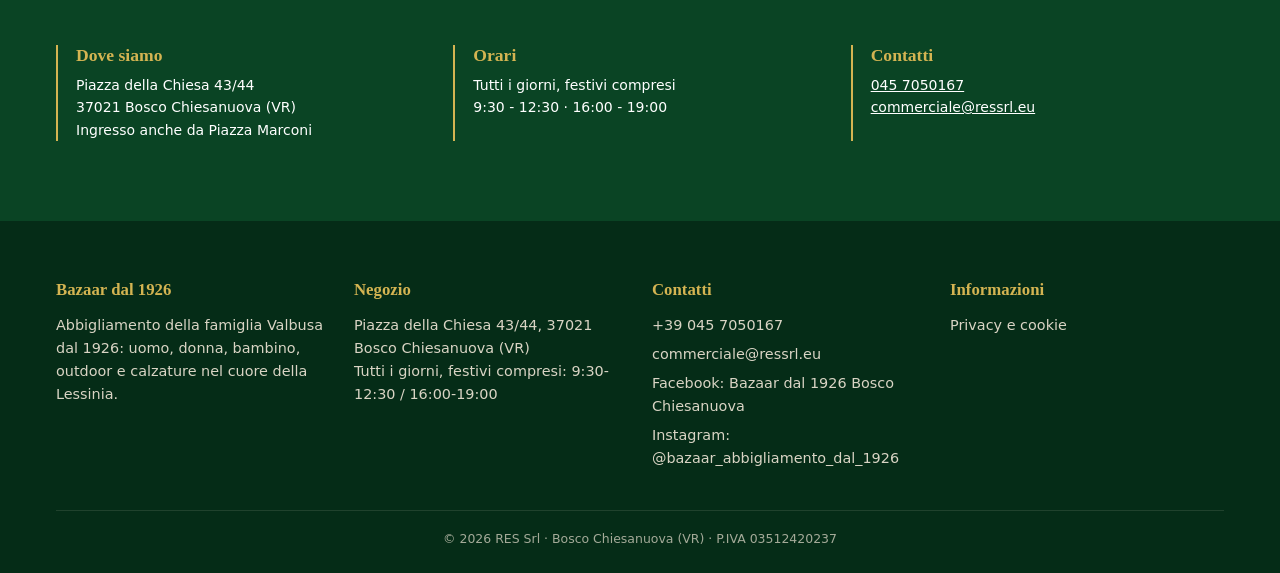
==== commit d6888613: "feat: sezione Le marche che trattiamo con i loghi ufficiali Co-Authored-By: Claude Opus 5.5 <noreply" ====
--- a/index.html
+++ b/index.html
@@ -146,6 +146,31 @@
     </div>
   </section>
 
+  <section class="marche" id="marche">
+    <div class="wrap">
+      <div class="section-title"><span class="kicker">Le marche che trattiamo</span><h2>Scelte per voi, stagione dopo stagione</h2></div>
+      <p class="marche-intro">In negozio trovate le collezioni delle marche che selezioniamo per uomo, donna e outdoor.</p>
+      <ul class="marche-loghi">
+        <li><img src="assets/img/marche/cmp.png" alt="CMP" loading="lazy"></li>
+        <li><img src="assets/img/marche/penny-black.png" alt="Penny Black" loading="lazy"></li>
+        <li><img src="assets/img/marche/rihunik.png" alt="Rihunik" loading="lazy"></li>
+        <li><img src="assets/img/marche/pioneer.png" alt="Pioneer" loading="lazy"></li>
+        <li><img src="assets/img/marche/verdera.png" alt="Verdera" loading="lazy"></li>
+        <li><img src="assets/img/marche/ferrante.png" alt="Ferrante" loading="lazy"></li>
+        <li><img src="assets/img/marche/rinascimento.png" alt="Rinascimento" loading="lazy"></li>
+        <li><img src="assets/img/marche/paolo-da-ponte.png" alt="Paolo Da Ponte" loading="lazy"></li>
+        <li><img src="assets/img/marche/qb24.png" alt="QB24" loading="lazy"></li>
+        <li><img src="assets/img/marche/gardeur.png" alt="Gardeur" loading="lazy"></li>
+        <li><img src="assets/img/marche/s-moritz.png" alt="S.Moritz" loading="lazy"></li>
+        <li><img src="assets/img/marche/pirelli.png" alt="Pirelli P Zero" loading="lazy"></li>
+        <li><img src="assets/img/marche/hiltl.png" alt="Hiltl" loading="lazy"></li>
+        <li><img src="assets/img/marche/brebis-noir.png" alt="Brebis Noir" loading="lazy"></li>
+      </ul>
+      <p class="marche-altre"><span>E inoltre</span>Fred Mello · Maida Mila · Urban Ring · D'Uomo · Roberta Puccini · Jeans &amp; Polo · Andrea Sepe Jeans · Sparvieri · Blash · Fuchs Schmitt · Olymp · City Time · Bianchi Uomo · Maison Espin · Sfizio · Archivium · Bonser · Jupiter · Normeet · Lodenfrey · Disegna</p>
+      <p class="marche-nota">I marchi e i loghi appartengono ai rispettivi proprietari.</p>
+    </div>
+  </section>
+
   <section class="info-band">
     <div class="wrap grid cols-3">
       <div><h3>Dove siamo</h3><p>Piazza della Chiesa 43/44<br>37021 Bosco Chiesanuova (VR)<br>Ingresso anche da Piazza Marconi</p></div>
--- a/assets/css/style.css
+++ b/assets/css/style.css
@@ -266,3 +266,16 @@
 .testo-legale h2 { color: var(--verde); margin: 8px 0 10px; }
 .testo-legale h3 { color: var(--verde); font-size: 1.2rem; margin: 26px 0 8px; }
 .testo-legale p { margin-bottom: 12px; }
+
+/* Le marche che trattiamo (26/11/2026) */
+.marche { background: #fff; border-top: 1px solid var(--bordo); padding: 64px 0; }
+.marche .section-title { text-align: center; }
+.marche .kicker { color: var(--oro); text-transform: uppercase; letter-spacing: .3em; font-size: .75rem; font-weight: 600; }
+.marche-intro { text-align: center; color: var(--grigio); max-width: 620px; margin: 10px auto 32px; }
+.marche-loghi { list-style: none; display: grid; grid-template-columns: repeat(auto-fill, minmax(160px, 1fr)); gap: 14px; }
+.marche-loghi li { background: var(--crema); border: 1px solid var(--bordo); border-radius: var(--radius); height: 104px; display: flex; align-items: center; justify-content: center; padding: 18px 20px; }
+.marche-loghi img { max-height: 56px; max-width: 100%; object-fit: contain; }
+.marche-altre { text-align: center; margin-top: 30px; color: #333; line-height: 2; }
+.marche-altre span { display: block; font-family: "Playfair Display", Georgia, serif; color: var(--verde); font-size: 1.15rem; margin-bottom: 4px; }
+.marche-nota { text-align: center; color: var(--grigio); font-size: .75rem; margin-top: 18px; }
+@media (max-width: 600px) { .marche-loghi { grid-template-columns: repeat(2, 1fr); } .marche-loghi li { height: 84px; padding: 12px; } .marche-loghi img { max-height: 44px; } }
